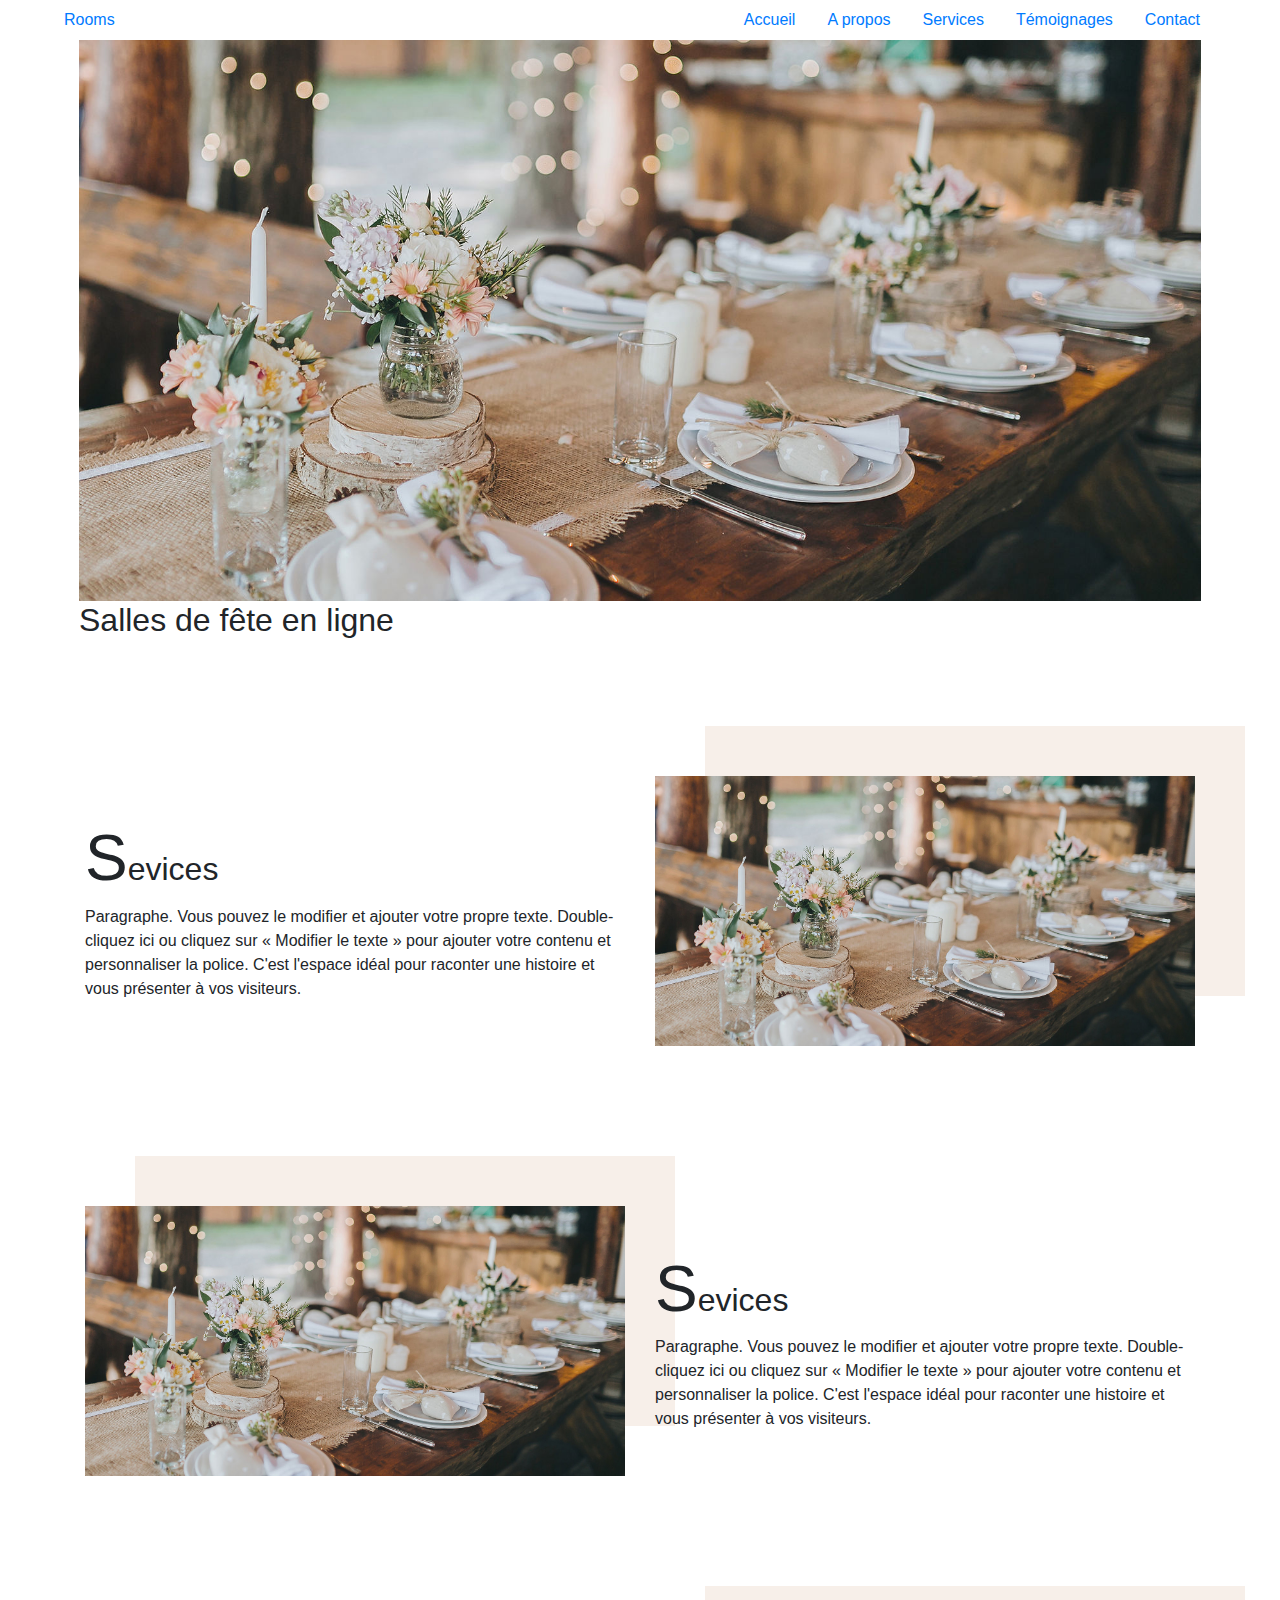
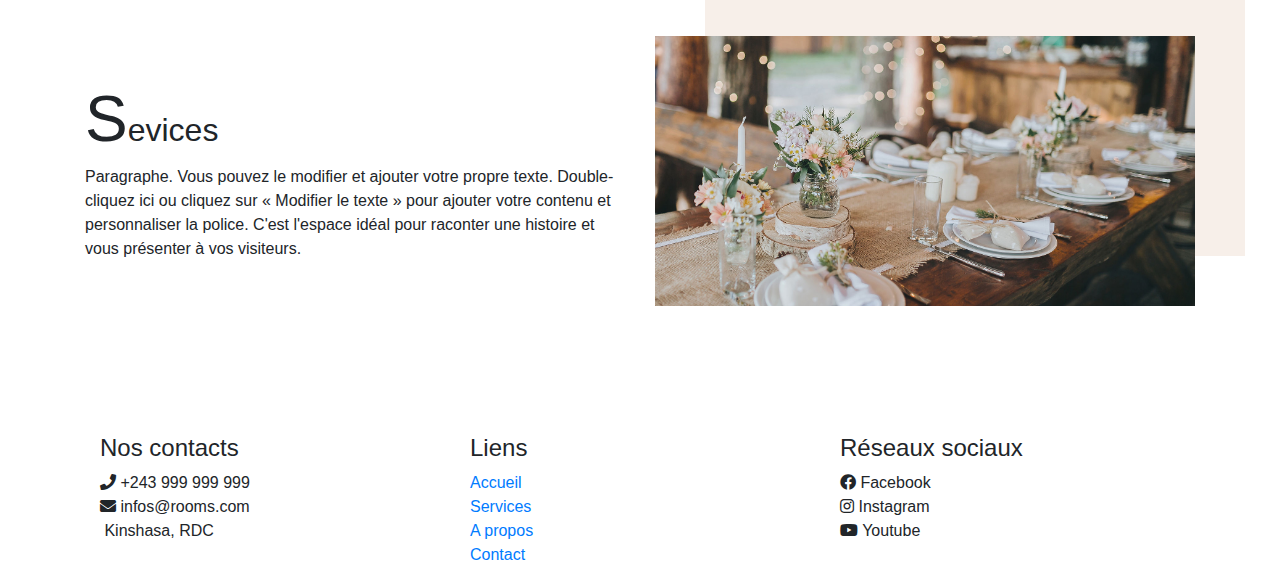
==== index.html @ 0b2befb6 "First commit" ====
<!DOCTYPE html>
<html lang="en">
<head>
    <meta charset="UTF-8">
    <meta http-equiv="X-UA-Compatible" content="IE=edge">
    <meta name="viewport" content="width=device-width, initial-scale=1.0">
    <link rel="stylesheet" href="static/css/all.min.css">
    <link rel="stylesheet" href="static/css/boxicons.min.css">
    <link rel="stylesheet" href="static/css/slick-theme.css">
    <link rel="stylesheet" href="static/css/slick.css">
    <link rel="stylesheet" href="static/css/bootstrap.min.css">
    <link rel="stylesheet" type="text/css" href="static/css/style.css">
    <title>Rooms</title>
</head>
<body>

    <div class="wrapper">
        <header class="nav align-items-center">
            <a href="index.html" class="brand">Rooms</a>
            <ul class="nav ml-auto">
                <li class="nav-item"><a href="index.html" class="nav-link">Accueil</a></li>
                <li class="nav-item"><a href="#" class="nav-link">A propos</a></li>
                <li class="nav-item"><a href="#" class="nav-link">Services</a></li>
                <li class="nav-item"><a href="#" class="nav-link">Témoignages</a></li>
                <li class="nav-item"><a href="#" class="nav-link">Contact</a></li>
            </ul>
            <div class="col-12">
                <div class="banner">
                    <img src="static/images/banner.jpg" class="w-100" alt="">
                    <div class="text">
                        <h2>Salles de fête en ligne</h2>
                    </div>
                </div>
            </div>
        </header>
        

        <div class="container">
            <div class="home-tab">
                <div class="row align-items-center box-item">
                    <div class="col-md-6 d-md-none">
                        <img src="static/images/banner.jpg" class="w-100" alt="">
                    </div>
                    <div class="col-md-6">
                        <h2><span>S</span>evices</h2>
                        Paragraphe. Vous pouvez le modifier et ajouter votre propre texte. Double-cliquez ici ou cliquez sur « Modifier le texte » pour ajouter 
                        votre contenu et personnaliser la police. C'est l'espace idéal pour raconter une histoire et vous présenter à vos visiteurs.
                    </div>
                    <div class="col-md-6 d-none d-md-block">
                        <img src="static/images/banner.jpg" class="w-100" alt="">
                    </div>
                </div>
    
                <div class="row align-items-center box-item">
                    <div class="col-md-6">
                        <img src="static/images/banner.jpg" class="w-100" alt="">
                    </div>
                    <div class="col-md-6">
                        <h2><span>S</span>evices</h2>
                        Paragraphe. Vous pouvez le modifier et ajouter votre propre texte. Double-cliquez ici ou cliquez sur « Modifier le texte » pour ajouter 
                        votre contenu et personnaliser la police. C'est l'espace idéal pour raconter une histoire et vous présenter à vos visiteurs.
                    </div>
                </div>
    
                <div class="row align-items-center box-item">
                    <div class="col-md-6 d-md-none">
                        <img src="static/images/banner.jpg" class="w-100" alt="">
                    </div>
                    <div class="col-md-6">
                        <h2><span>S</span>evices</h2>
                        Paragraphe. Vous pouvez le modifier et ajouter votre propre texte. Double-cliquez ici ou cliquez sur « Modifier le texte » pour ajouter 
                        votre contenu et personnaliser la police. C'est l'espace idéal pour raconter une histoire et vous présenter à vos visiteurs.
                    </div>
                    <div class="col-md-6 d-none d-md-block">
                        <img src="static/images/banner.jpg" class="w-100" alt="">
                    </div>
                </div>
            </div>
        </div>

        <footer>
            <div class="container">
                <div class="row m-0">
                    <div class="col-md-4">
                        <h4>Nos contacts</h4>
                        <span><i class="fa fa-phone"></i> +243 999 999 999</span><br>
                        <span><i class="fa fa-envelope"></i> infos@rooms.com</span><br>
                        <span><i class="fa fa-location-pointer"></i> Kinshasa, RDC</span><br>
                    </div>
                    <div class="col-md-4">
                        <h4>Liens</h4>
                        <a href="index.html">Accueil</a><br>
                        <a href="#">Services</a><br>
                        <a href="#">A propos</a><br>
                        <a href="#">Contact</a><br>
                    </div>
                    <div class="col-md-4">
                        <h4>Réseaux sociaux</h4>
                        <span><i class="fab fa-facebook"></i> Facebook</span><br>
                        <span><i class="fab fa-instagram"></i> Instagram</span><br>
                        <span><i class="fab fa-youtube"></i> Youtube</span><br>
                    </div>
                </div>
            </div>
        </footer>
    </div>

    <script type="text/javascript" src="static/js/popper.min.js"></script>
    <script type="text/javascript" src="static/js/jquery-3.6.0.min.js"></script>
    <script type="text/javascript" src="static/js/bootstrap.min.js"></script>
    <script type="text/javascript" src="static/js/slick.min.js"></script>
    <script type="text/javascript" src="static/js/main.js"></script>
</body>
</html>
---- static/css/style.css ----
.wrapper {
    padding: 0px 5%;
}

.home-tab {
    padding: 3rem 0px;
}

.home-tab .box-item {
    padding: 5rem 0px;
}

.home-tab h2 span {
    font-size: 4rem;
}

.home-tab img {
    box-shadow: 50px -50px #f7efe9;
}
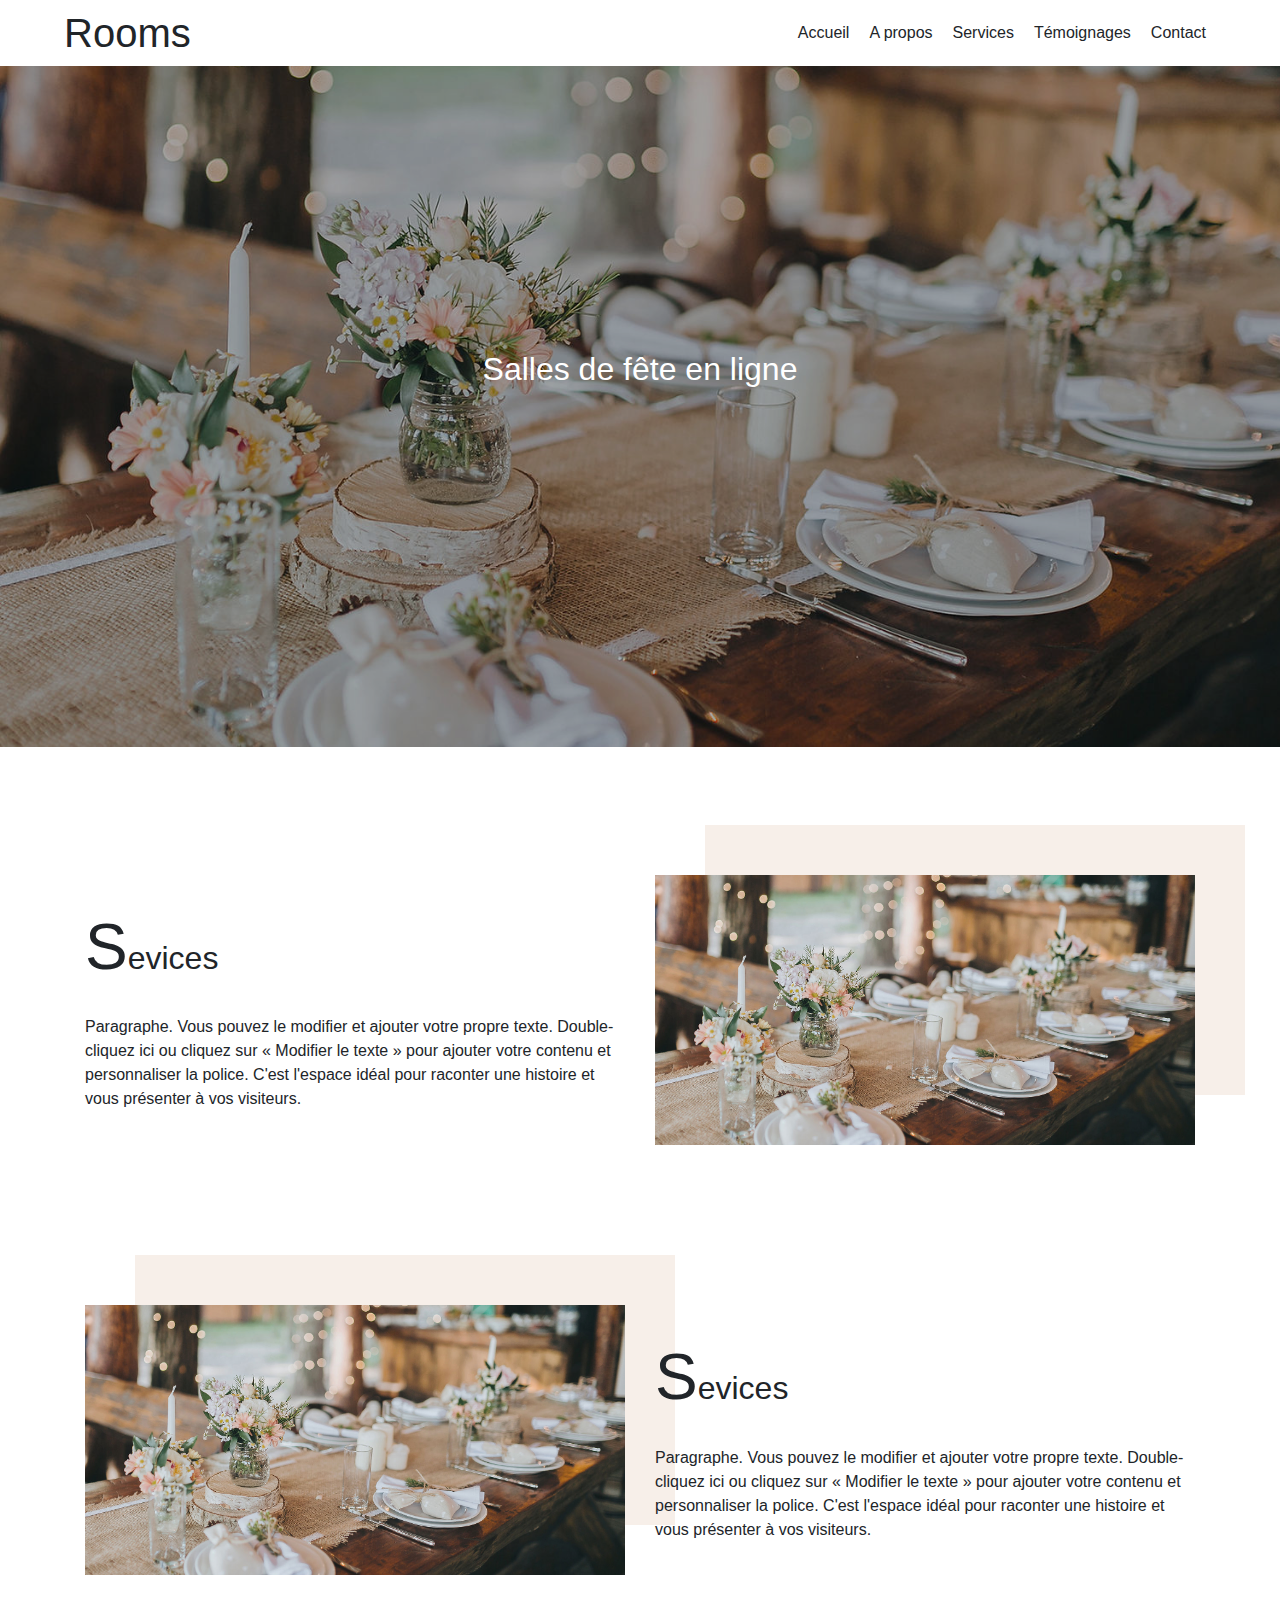
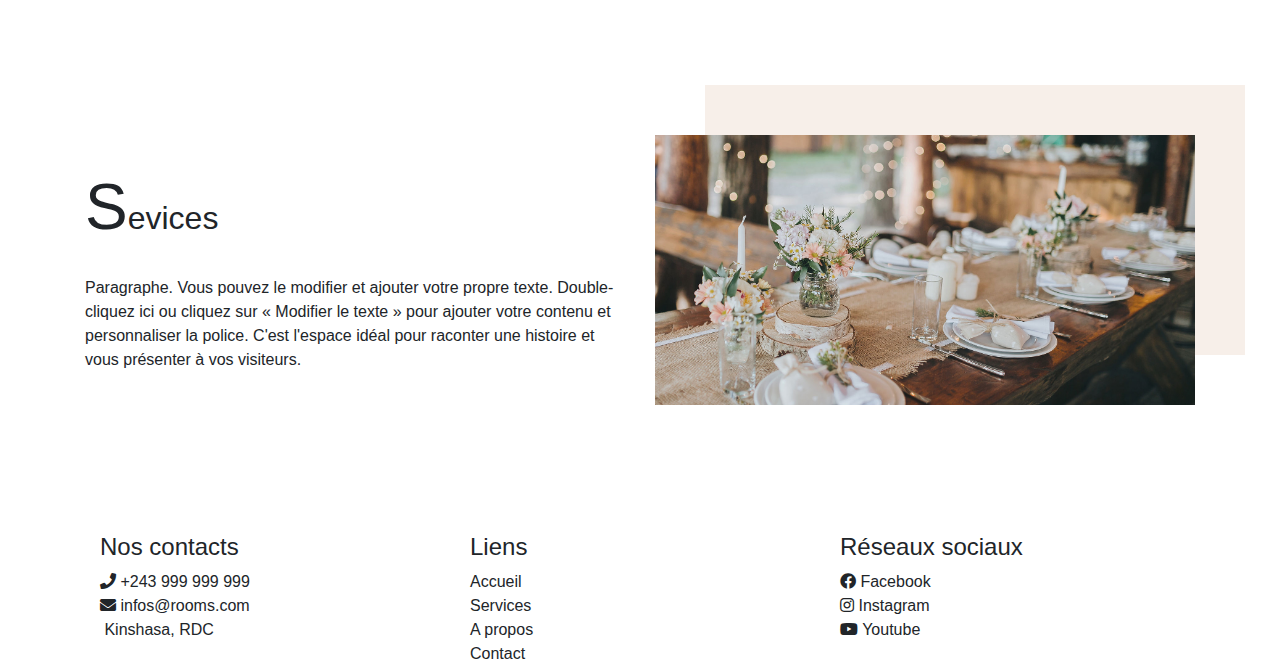
==== commit 13e80ee0: "Menu responsive" ====
--- a/index.html
+++ b/index.html
@@ -15,21 +15,21 @@
 <body>
 
     <div class="wrapper">
-        <header class="nav align-items-center">
-            <a href="index.html" class="brand">Rooms</a>
-            <ul class="nav ml-auto">
-                <li class="nav-item"><a href="index.html" class="nav-link">Accueil</a></li>
-                <li class="nav-item"><a href="#" class="nav-link">A propos</a></li>
-                <li class="nav-item"><a href="#" class="nav-link">Services</a></li>
-                <li class="nav-item"><a href="#" class="nav-link">Témoignages</a></li>
-                <li class="nav-item"><a href="#" class="nav-link">Contact</a></li>
-            </ul>
-            <div class="col-12">
-                <div class="banner">
-                    <img src="static/images/banner.jpg" class="w-100" alt="">
-                    <div class="text">
-                        <h2>Salles de fête en ligne</h2>
-                    </div>
+        <header>
+            <div class="d-flex justify-content-between align-items-center top">
+                <a href="index.html" class="brand">Rooms</a>
+                <i class="fa fa-bars d-md-none" id="menu-bars"></i>
+                <ul class="nav ml-auto hide">
+                    <li class="nav-item"><a href="index.html" class="nav-link">Accueil</a></li>
+                    <li class="nav-item"><a href="#" class="nav-link">A propos</a></li>
+                    <li class="nav-item"><a href="#" class="nav-link">Services</a></li>
+                    <li class="nav-item"><a href="#" class="nav-link">Témoignages</a></li>
+                    <li class="nav-item"><a href="#" class="nav-link">Contact</a></li>
+                </ul>   
+            </div>
+            <div class="banner">
+                <div class="d-flex justify-content-center align-items-center h-100 text">
+                    <h2>Salles de fête en ligne</h2>
                 </div>
             </div>
         </header>
--- a/static/css/style.css
+++ b/static/css/style.css
@@ -1,5 +1,51 @@
-.wrapper {
-    padding: 0px 5%;
+a {
+    color: inherit;
+}
+
+header {
+    position: relative;
+}
+
+header .brand {
+    font-size: 2.5rem;
+    font-weight: lighter;
+}
+
+.top {
+    position: fixed;
+    width: 100%;
+    padding: 3px 5%;
+    background-color: #fff;
+    z-index: 999;
+}
+
+.top .nav a {
+    padding: 10px 10px;
+}
+
+.banner{
+    position: relative;
+    padding: 65px 3%;
+    background-image: url('../images/banner.jpg');
+    background-size: cover;
+    height: 83vh;
+    z-index: 1;
+}
+
+.banner::before{
+    content: "";
+    position: absolute;
+    top: 0px;
+    left: 0px;
+    right: 0px;
+    bottom: 0px;
+    background-color: rgba(0, 0, 0, 0.3);
+    z-index: -1;
+}
+
+.banner .text {
+    color: #fff;
+    z-index: 3;
 }
 
 .home-tab {
@@ -10,6 +56,10 @@
     padding: 5rem 0px;
 }
 
+.home-tab h2 {
+    margin-bottom: 30px;
+}
+
 .home-tab h2 span {
     font-size: 4rem;
 }
@@ -17,3 +67,28 @@
 .home-tab img {
     box-shadow: 50px -50px #f7efe9;
 }
+
+@media all and (max-width: 767px) {
+    .hide {
+        display: none;
+    }
+
+    .show {
+        position: absolute;
+        top: 60px;
+        right: 0px;
+        width: 50%;
+        display: flex;
+        flex-direction: column !important;
+        background-color: #fff;
+        text-align: center;
+    }
+    
+    .top .nav a {
+        padding: 15px 10px;
+    }
+
+    .home-tab .box-item {
+        padding: 5rem 0px 2rem;
+    }
+}
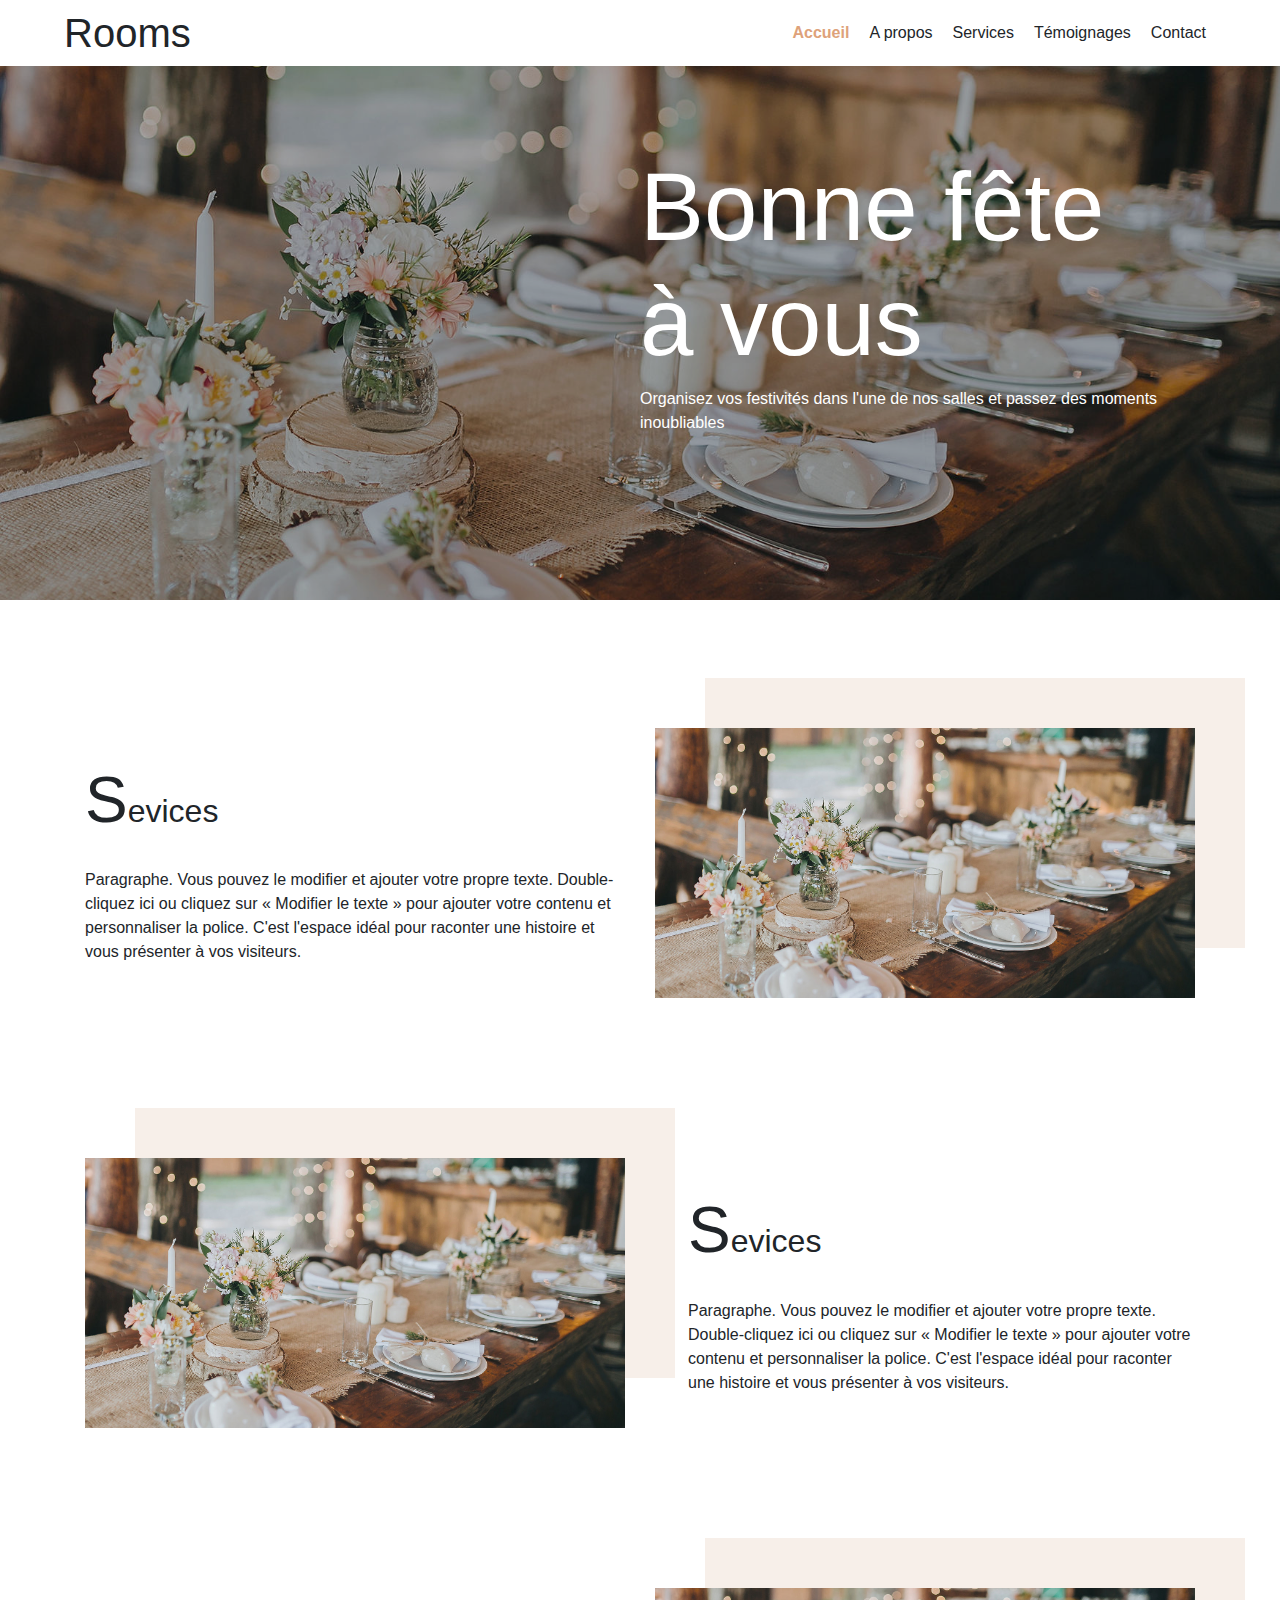
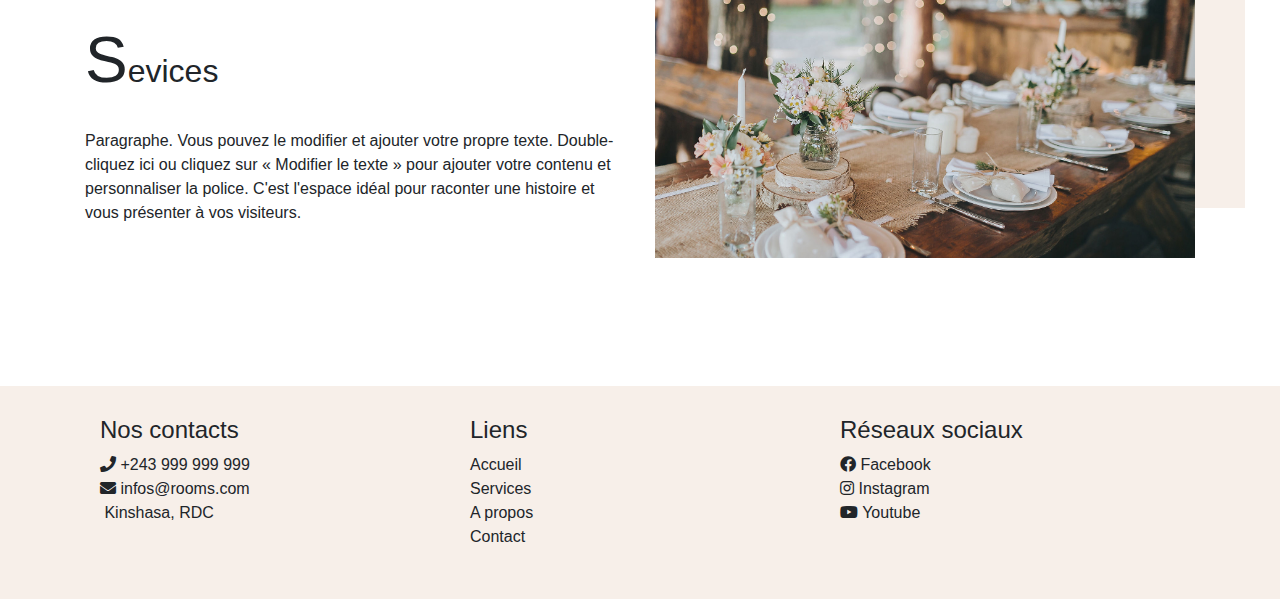
==== commit 2176738f: "Banner responsive" ====
--- a/index.html
+++ b/index.html
@@ -20,7 +20,7 @@
                 <a href="index.html" class="brand">Rooms</a>
                 <i class="fa fa-bars d-md-none" id="menu-bars"></i>
                 <ul class="nav ml-auto hide">
-                    <li class="nav-item"><a href="index.html" class="nav-link">Accueil</a></li>
+                    <li class="nav-item"><a href="index.html" class="nav-link active">Accueil</a></li>
                     <li class="nav-item"><a href="#" class="nav-link">A propos</a></li>
                     <li class="nav-item"><a href="#" class="nav-link">Services</a></li>
                     <li class="nav-item"><a href="#" class="nav-link">Témoignages</a></li>
@@ -28,8 +28,9 @@
                 </ul>   
             </div>
             <div class="banner">
-                <div class="d-flex justify-content-center align-items-center h-100 text">
-                    <h2>Salles de fête en ligne</h2>
+                <div class="d-flex flex-column justify-content-center h-100 text">
+                    <h2>Bonne fête <br> à vous</h2>
+                    <p>Organisez vos festivités dans l'une de nos salles et passez des moments inoubliables</p>
                 </div>
             </div>
         </header>
@@ -55,7 +56,7 @@
                     <div class="col-md-6">
                         <img src="static/images/banner.jpg" class="w-100" alt="">
                     </div>
-                    <div class="col-md-6">
+                    <div class="col-md-6 pl-0 pl-md-5">
                         <h2><span>S</span>evices</h2>
                         Paragraphe. Vous pouvez le modifier et ajouter votre propre texte. Double-cliquez ici ou cliquez sur « Modifier le texte » pour ajouter 
                         votre contenu et personnaliser la police. C'est l'espace idéal pour raconter une histoire et vous présenter à vos visiteurs.
--- a/static/css/style.css
+++ b/static/css/style.css
@@ -21,6 +21,13 @@
 
 .top .nav a {
     padding: 10px 10px;
+    transition: all 300ms;
+}
+
+.top .nav a.active, .top .nav a:hover {
+    color: #dea27a;
+    font-weight: 600;
+    transition: all 300ms;
 }
 
 .banner{
@@ -28,7 +35,7 @@
     padding: 65px 3%;
     background-image: url('../images/banner.jpg');
     background-size: cover;
-    height: 83vh;
+    height: 600px;
     z-index: 1;
 }
 
@@ -44,8 +51,13 @@
 }
 
 .banner .text {
+    margin-left: 50%;
     color: #fff;
     z-index: 3;
+}
+
+.banner .text h2 {
+    font-size: 6rem;
 }
 
 .home-tab {
@@ -68,6 +80,30 @@
     box-shadow: 50px -50px #f7efe9;
 }
 
+footer {
+    background-color: #f7efe9;
+    padding: 30px 0px;
+}
+
+footer .col-md-4 {
+    margin-bottom: 20px;
+}
+
+@media all and (max-width: 992px) {
+
+    .home-tab .box-item {
+        padding: 5rem 0px 2rem;
+    }
+
+    .banner .text {
+        margin-left: 30%;
+    }
+    
+    .banner .text h2 {
+        font-size: 5rem;
+    }
+
+}
 @media all and (max-width: 767px) {
     .hide {
         display: none;
@@ -88,7 +124,15 @@
         padding: 15px 10px;
     }
 
-    .home-tab .box-item {
-        padding: 5rem 0px 2rem;
+    .banner{
+        height: 500px;
+    }
+
+    .banner .text {
+        margin-left: 3%;
+    }
+    
+    .banner .text h2 {
+        font-size: 3rem;
     }
 }
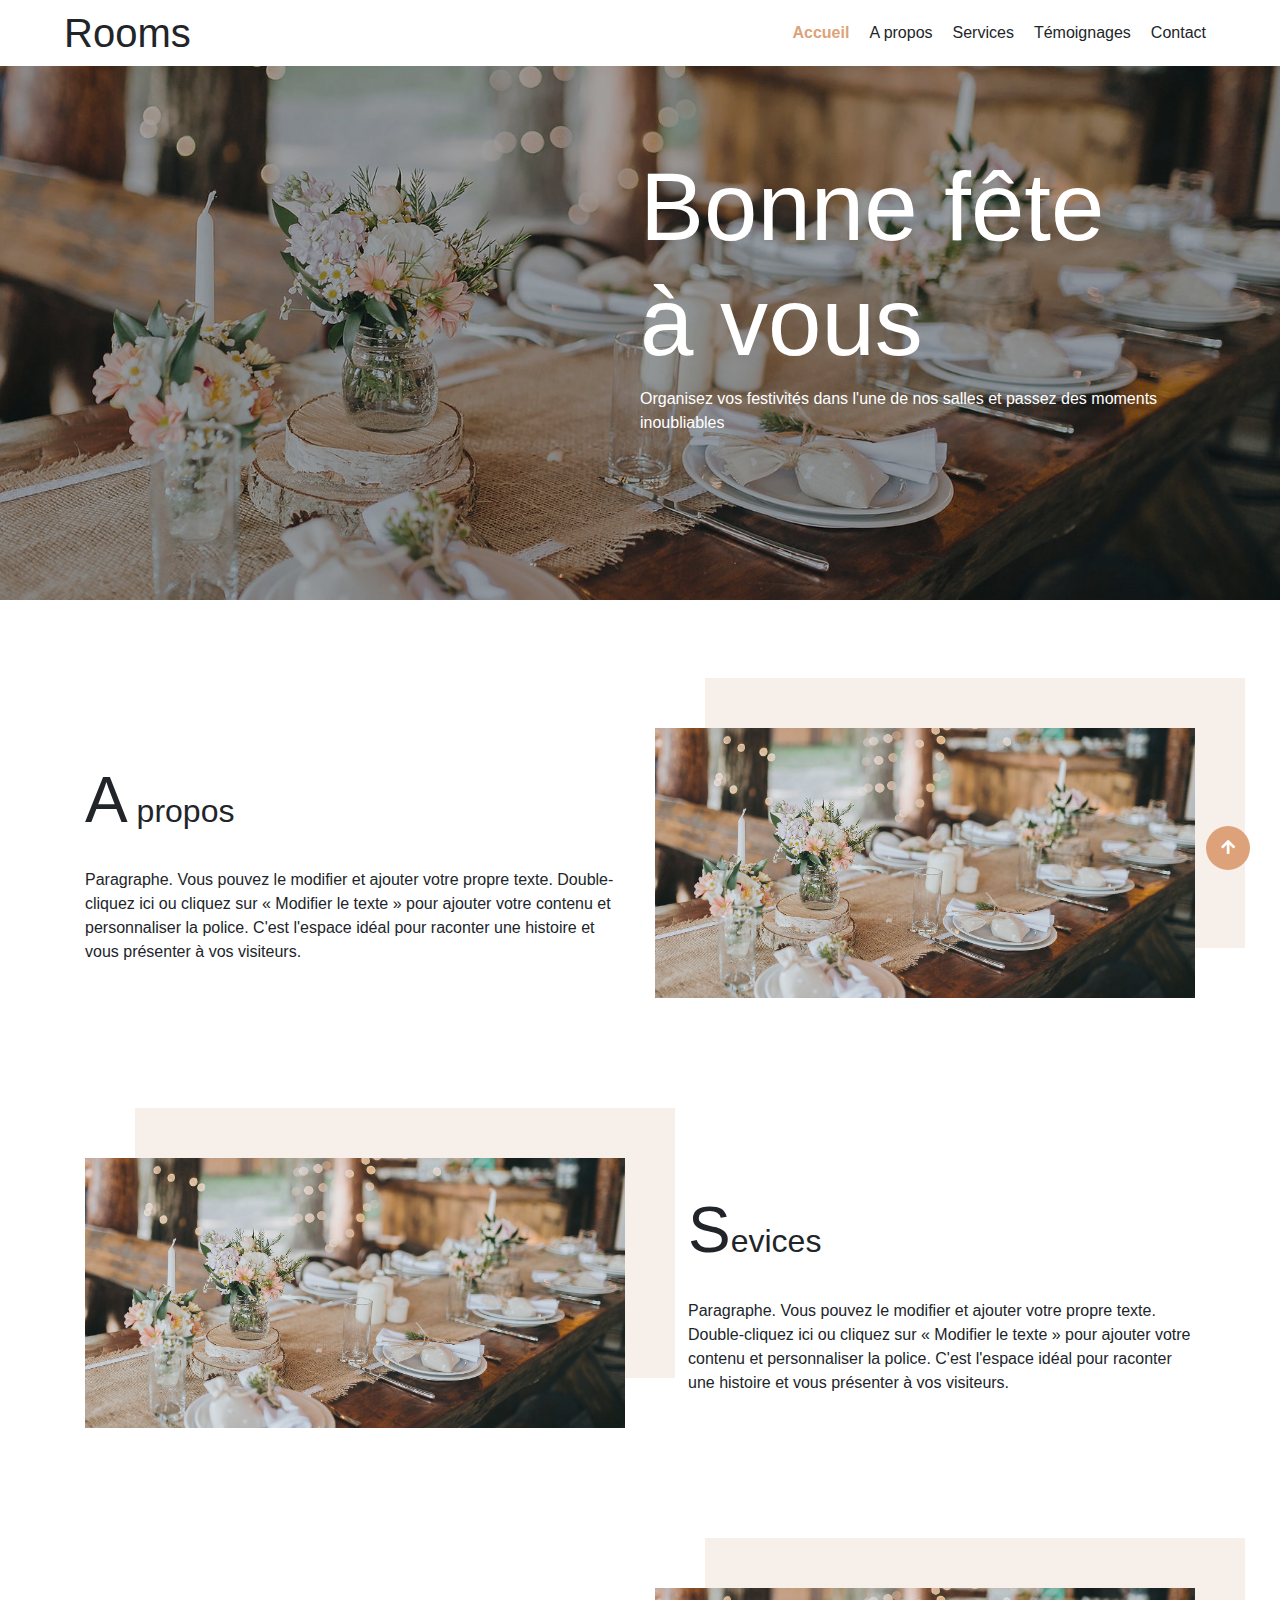
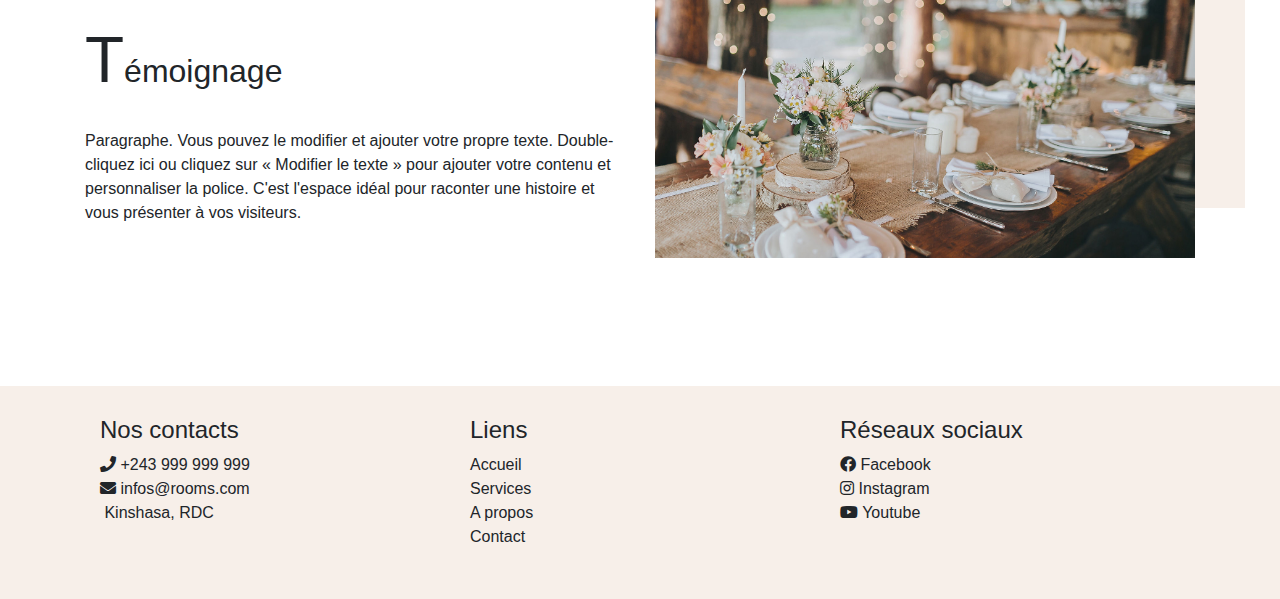
==== commit d1ee38ab: "Scroll to top button" ====
--- a/index.html
+++ b/index.html
@@ -43,7 +43,7 @@
                         <img src="static/images/banner.jpg" class="w-100" alt="">
                     </div>
                     <div class="col-md-6">
-                        <h2><span>S</span>evices</h2>
+                        <h2><span>A</span> propos</h2>
                         Paragraphe. Vous pouvez le modifier et ajouter votre propre texte. Double-cliquez ici ou cliquez sur « Modifier le texte » pour ajouter 
                         votre contenu et personnaliser la police. C'est l'espace idéal pour raconter une histoire et vous présenter à vos visiteurs.
                     </div>
@@ -68,7 +68,7 @@
                         <img src="static/images/banner.jpg" class="w-100" alt="">
                     </div>
                     <div class="col-md-6">
-                        <h2><span>S</span>evices</h2>
+                        <h2><span>T</span>émoignage</h2>
                         Paragraphe. Vous pouvez le modifier et ajouter votre propre texte. Double-cliquez ici ou cliquez sur « Modifier le texte » pour ajouter 
                         votre contenu et personnaliser la police. C'est l'espace idéal pour raconter une histoire et vous présenter à vos visiteurs.
                     </div>
@@ -77,6 +77,10 @@
                     </div>
                 </div>
             </div>
+        </div>
+
+        <div id="to-top">
+            <i class="fa fa-arrow-up"></i>
         </div>
 
         <footer>
--- a/static/css/style.css
+++ b/static/css/style.css
@@ -1,3 +1,7 @@
+html, body {
+    scroll-behavior: smooth;
+}
+
 a {
     color: inherit;
 }
@@ -89,6 +93,17 @@
     margin-bottom: 20px;
 }
 
+#to-top {
+    position: fixed;
+    right: 30px;
+    bottom: 30px;
+    background-color: #dea27a;
+    border-radius: 50%;
+    color: #fff;
+    padding: 10px 15px;
+    cursor: pointer;
+}
+
 @media all and (max-width: 992px) {
 
     .home-tab .box-item {
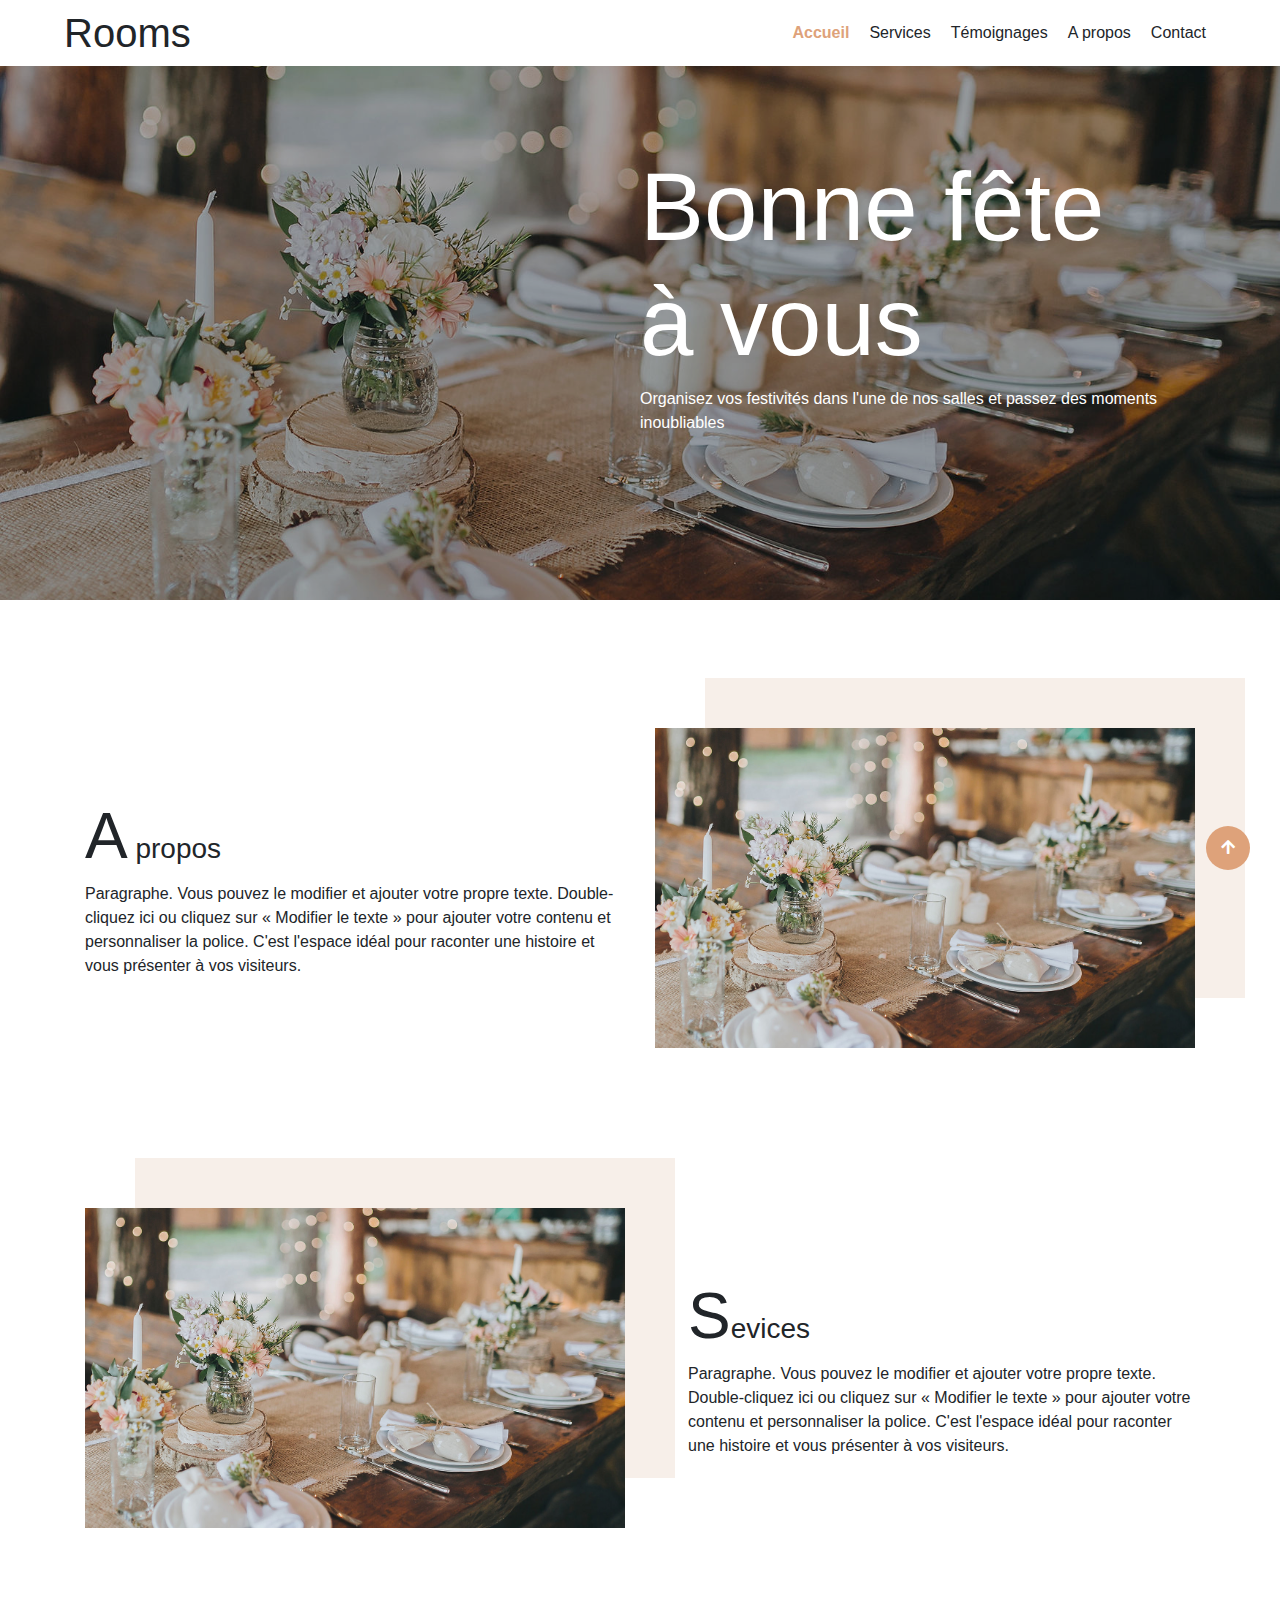
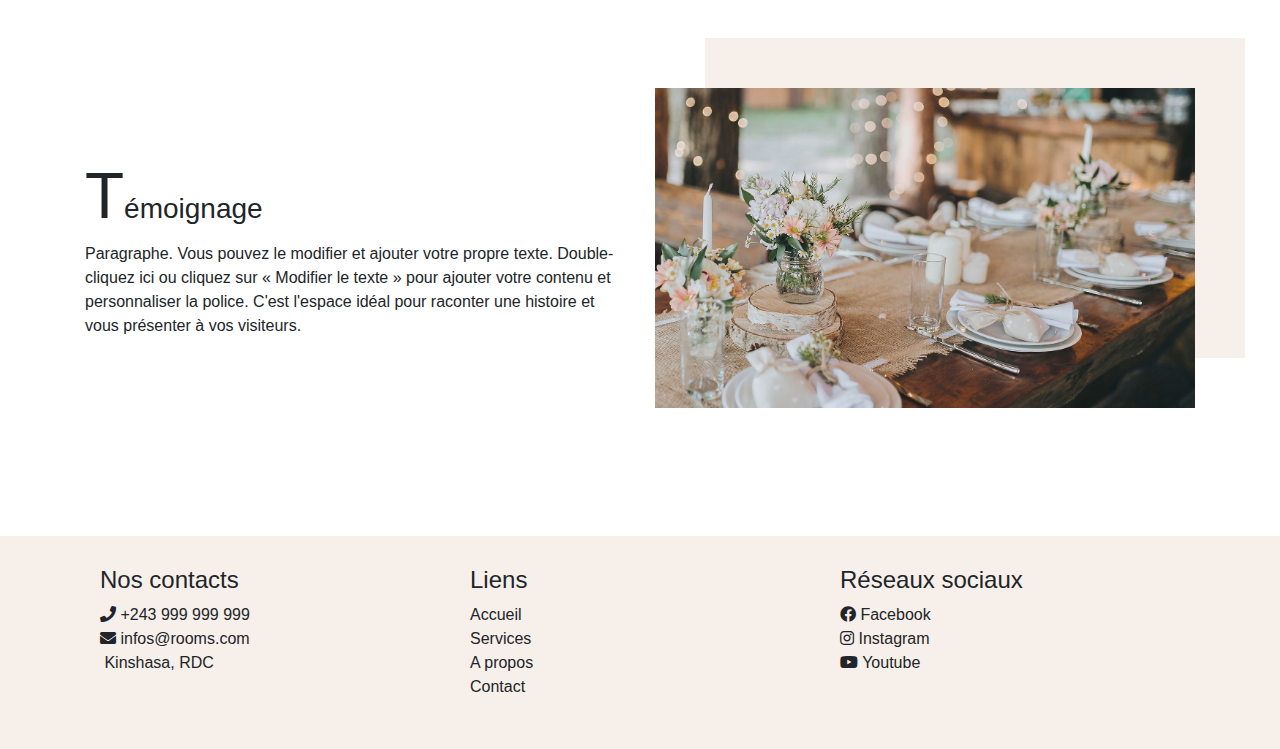
==== commit 725f7569: "Small Edit" ====
--- a/index.html
+++ b/index.html
@@ -21,10 +21,10 @@
                 <i class="fa fa-bars d-md-none" id="menu-bars"></i>
                 <ul class="nav ml-auto hide">
                     <li class="nav-item"><a href="index.html" class="nav-link active">Accueil</a></li>
-                    <li class="nav-item"><a href="#" class="nav-link">A propos</a></li>
-                    <li class="nav-item"><a href="#" class="nav-link">Services</a></li>
-                    <li class="nav-item"><a href="#" class="nav-link">Témoignages</a></li>
-                    <li class="nav-item"><a href="#" class="nav-link">Contact</a></li>
+                    <li class="nav-item"><a href="services.html" class="nav-link">Services</a></li>
+                    <li class="nav-item"><a href="testimonies.html" class="nav-link">Témoignages</a></li>
+                    <li class="nav-item"><a href="about.html" class="nav-link">A propos</a></li>
+                    <li class="nav-item"><a href="contact.html" class="nav-link">Contact</a></li>
                 </ul>   
             </div>
             <div class="banner">
@@ -40,24 +40,30 @@
             <div class="home-tab">
                 <div class="row align-items-center box-item">
                     <div class="col-md-6 d-md-none">
-                        <img src="static/images/banner.jpg" class="w-100" alt="">
+                        <div class="img-box">
+                            <img src="static/images/banner.jpg" class="w-100" alt="image">
+                        </div>
                     </div>
                     <div class="col-md-6">
-                        <h2><span>A</span> propos</h2>
+                        <h3><span>A</span> propos</h3>
                         Paragraphe. Vous pouvez le modifier et ajouter votre propre texte. Double-cliquez ici ou cliquez sur « Modifier le texte » pour ajouter 
                         votre contenu et personnaliser la police. C'est l'espace idéal pour raconter une histoire et vous présenter à vos visiteurs.
                     </div>
                     <div class="col-md-6 d-none d-md-block">
-                        <img src="static/images/banner.jpg" class="w-100" alt="">
+                        <div class="img-box">
+                            <img src="static/images/banner.jpg" class="w-100" alt="image">
+                        </div>
                     </div>
                 </div>
     
                 <div class="row align-items-center box-item">
                     <div class="col-md-6">
-                        <img src="static/images/banner.jpg" class="w-100" alt="">
+                        <div class="img-box">
+                            <img src="static/images/banner.jpg" class="w-100" alt="image">
+                        </div>
                     </div>
                     <div class="col-md-6 pl-0 pl-md-5">
-                        <h2><span>S</span>evices</h2>
+                        <h3><span>S</span>evices</h3>
                         Paragraphe. Vous pouvez le modifier et ajouter votre propre texte. Double-cliquez ici ou cliquez sur « Modifier le texte » pour ajouter 
                         votre contenu et personnaliser la police. C'est l'espace idéal pour raconter une histoire et vous présenter à vos visiteurs.
                     </div>
@@ -65,15 +71,19 @@
     
                 <div class="row align-items-center box-item">
                     <div class="col-md-6 d-md-none">
-                        <img src="static/images/banner.jpg" class="w-100" alt="">
+                        <div class="img-box">
+                            <img src="static/images/banner.jpg" class="w-100" alt="image">
+                        </div>
                     </div>
                     <div class="col-md-6">
-                        <h2><span>T</span>émoignage</h2>
+                        <h3><span>T</span>émoignage</h3>
                         Paragraphe. Vous pouvez le modifier et ajouter votre propre texte. Double-cliquez ici ou cliquez sur « Modifier le texte » pour ajouter 
                         votre contenu et personnaliser la police. C'est l'espace idéal pour raconter une histoire et vous présenter à vos visiteurs.
                     </div>
                     <div class="col-md-6 d-none d-md-block">
-                        <img src="static/images/banner.jpg" class="w-100" alt="">
+                        <div class="img-box">
+                            <img src="static/images/banner.jpg" class="w-100" alt="image">
+                        </div>
                     </div>
                 </div>
             </div>
--- a/static/css/style.css
+++ b/static/css/style.css
@@ -72,16 +72,51 @@
     padding: 5rem 0px;
 }
 
+.home-tab .box-item .img-box {
+    width: 100%;
+    height: 320px;
+}
+
+.home-tab .box-item .img-box img {
+    width: 100%;
+    height: 100%;
+    object-fit: cover;
+    -o-object-fit: cover;
+}
+
 .home-tab h2 {
     margin-bottom: 30px;
 }
 
-.home-tab h2 span {
+.home-tab h3 span {
     font-size: 4rem;
 }
 
 .home-tab img {
     box-shadow: 50px -50px #f7efe9;
+}
+
+.contact-form {
+    width: 100%;
+    border: 1px solid #dea27a;
+    padding: 30px 50px;
+}
+
+.contact-form input, .contact-form textarea {
+    display: block;
+    width: 100%;
+    padding: 8px;
+    outline: none;
+    border: none;
+    border-bottom: 1px solid #dea27a;
+    margin-bottom: 10px;
+}
+
+.contact-form button {
+    padding: 8px;
+    outline: none;
+    border: none;
+    background: transparent;
 }
 
 footer {
@@ -108,6 +143,11 @@
 
     .home-tab .box-item {
         padding: 5rem 0px 2rem;
+    }
+
+    .home-tab .box-item .img-box {
+        width: 100%;
+        height: 250px;
     }
 
     .banner .text {
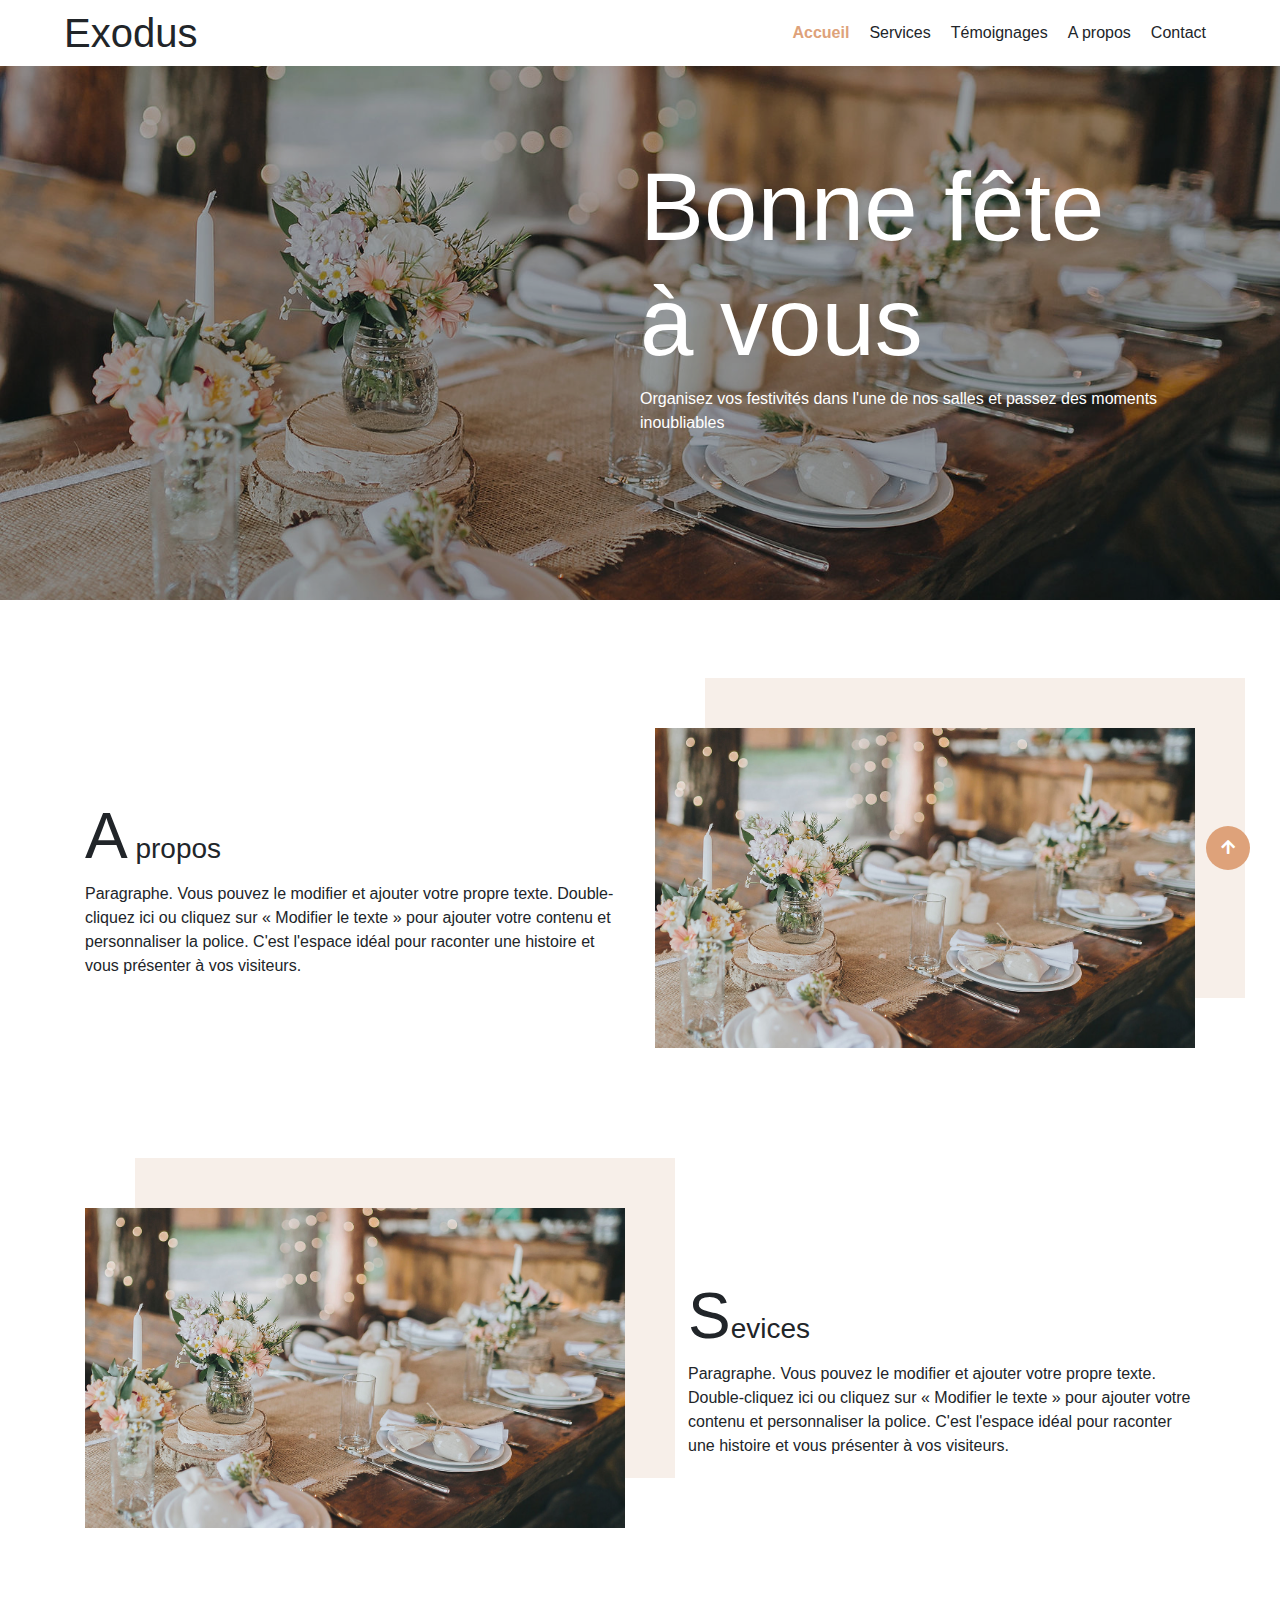
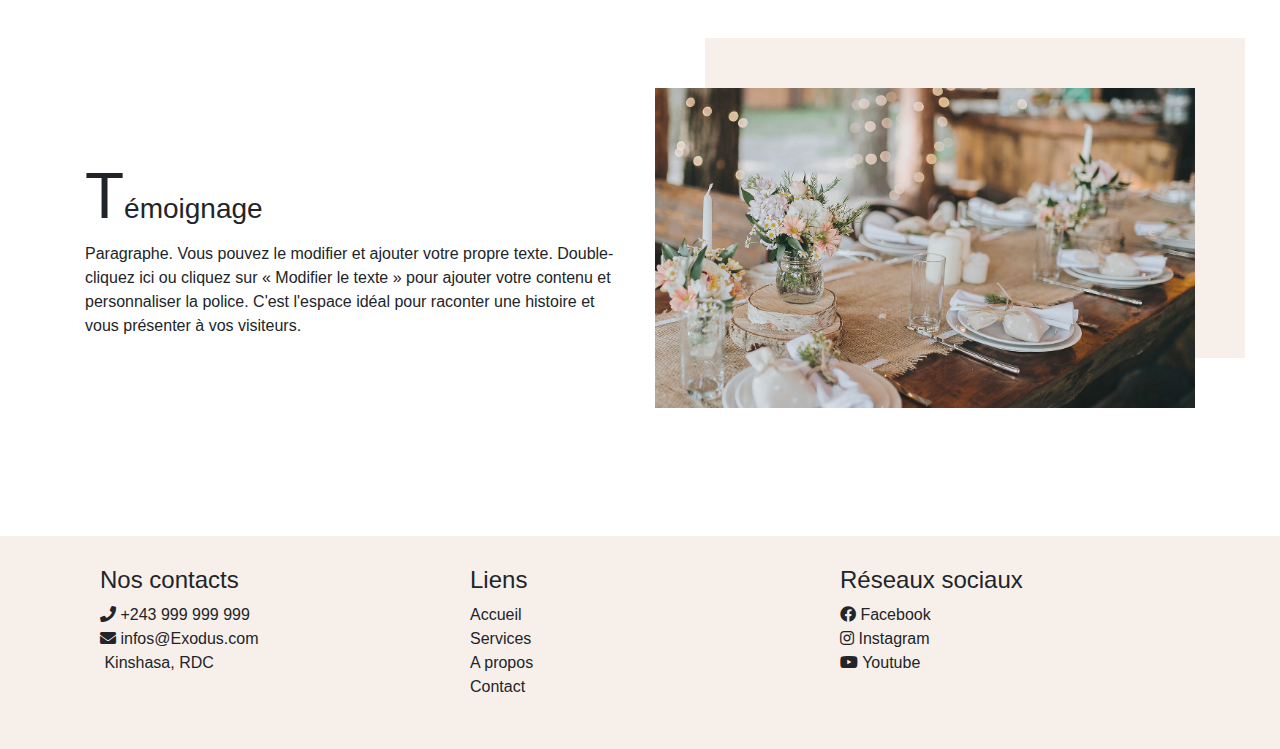
==== commit 51d06912: "Change brand" ====
--- a/index.html
+++ b/index.html
@@ -10,14 +10,14 @@
     <link rel="stylesheet" href="static/css/slick.css">
     <link rel="stylesheet" href="static/css/bootstrap.min.css">
     <link rel="stylesheet" type="text/css" href="static/css/style.css">
-    <title>Rooms</title>
+    <title>Exodus</title>
 </head>
 <body>
 
     <div class="wrapper">
         <header>
             <div class="d-flex justify-content-between align-items-center top">
-                <a href="index.html" class="brand">Rooms</a>
+                <a href="index.html" class="brand">Exodus</a>
                 <i class="fa fa-bars d-md-none" id="menu-bars"></i>
                 <ul class="nav ml-auto hide">
                     <li class="nav-item"><a href="index.html" class="nav-link active">Accueil</a></li>
@@ -99,7 +99,7 @@
                     <div class="col-md-4">
                         <h4>Nos contacts</h4>
                         <span><i class="fa fa-phone"></i> +243 999 999 999</span><br>
-                        <span><i class="fa fa-envelope"></i> infos@rooms.com</span><br>
+                        <span><i class="fa fa-envelope"></i> infos@Exodus.com</span><br>
                         <span><i class="fa fa-location-pointer"></i> Kinshasa, RDC</span><br>
                     </div>
                     <div class="col-md-4">
--- a/static/css/style.css
+++ b/static/css/style.css
@@ -109,7 +109,7 @@
     outline: none;
     border: none;
     border-bottom: 1px solid #dea27a;
-    margin-bottom: 10px;
+    margin-bottom: 20px;
 }
 
 .contact-form button {
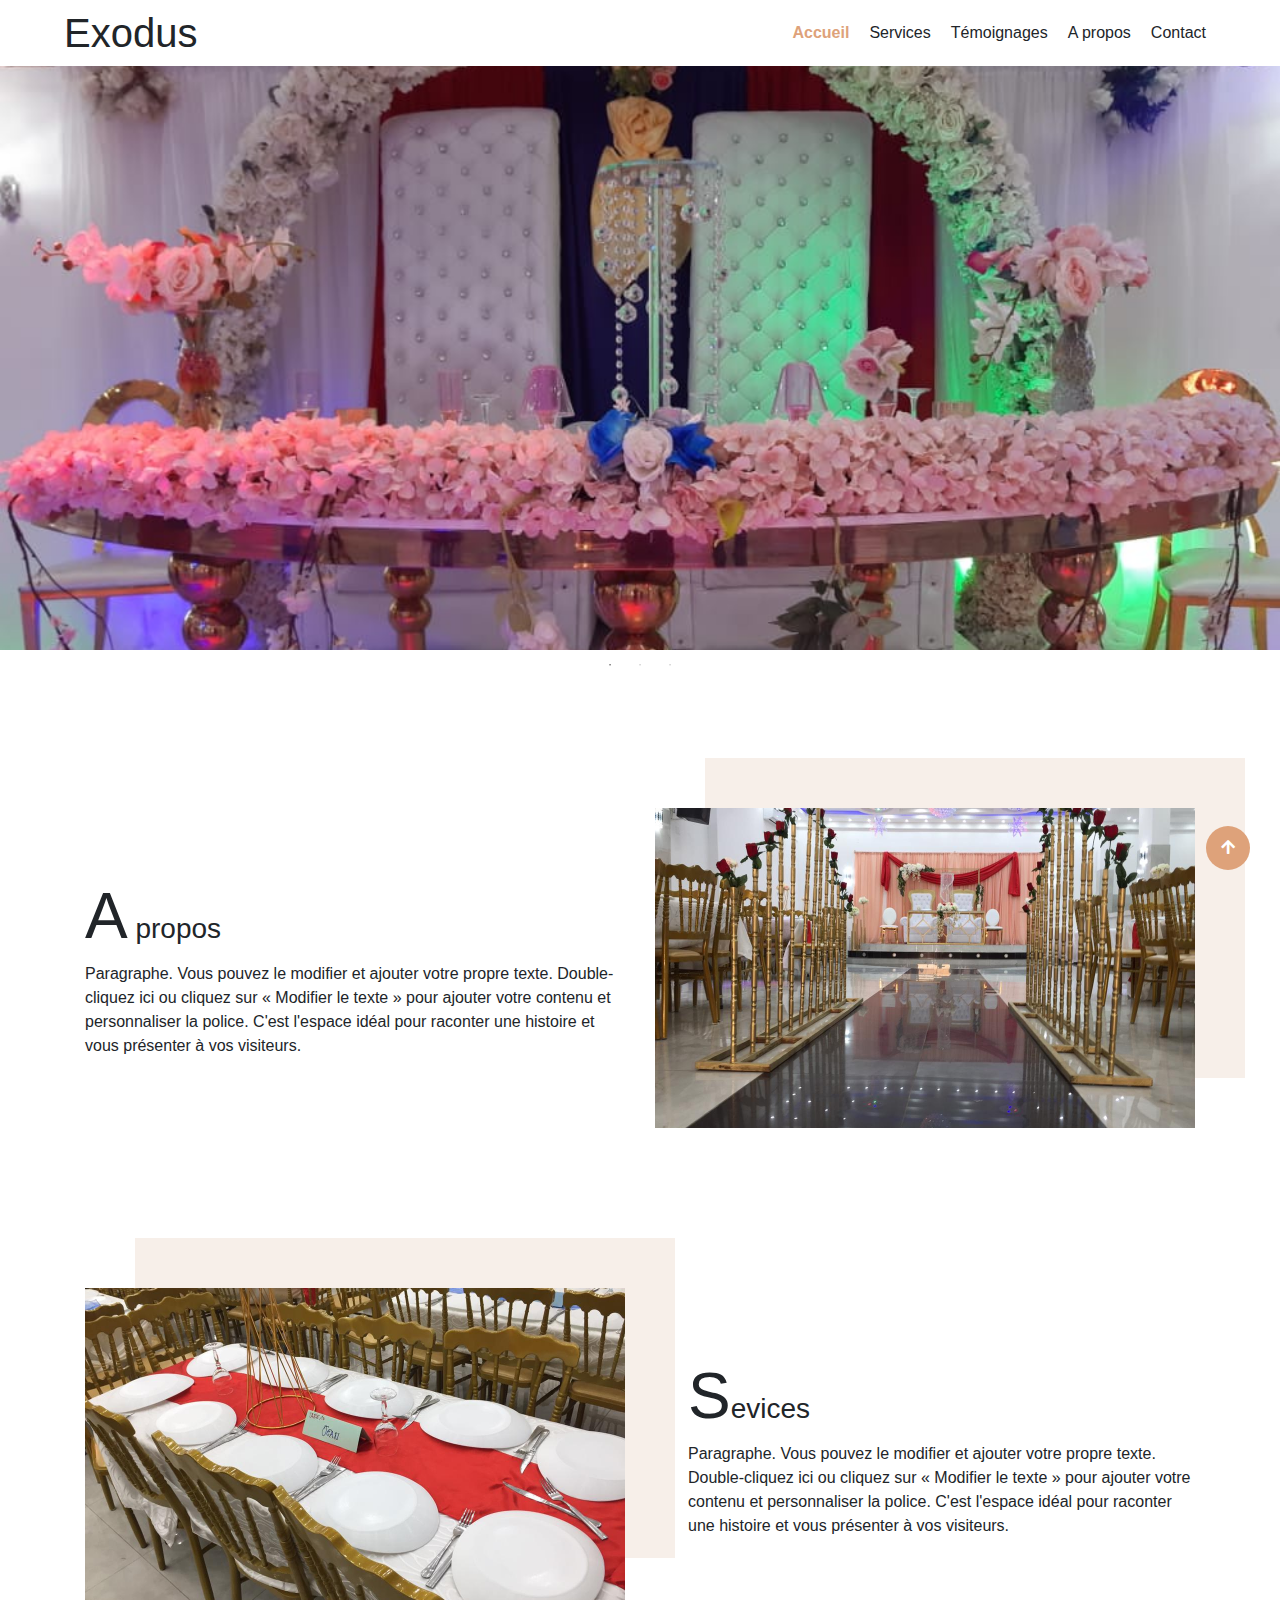
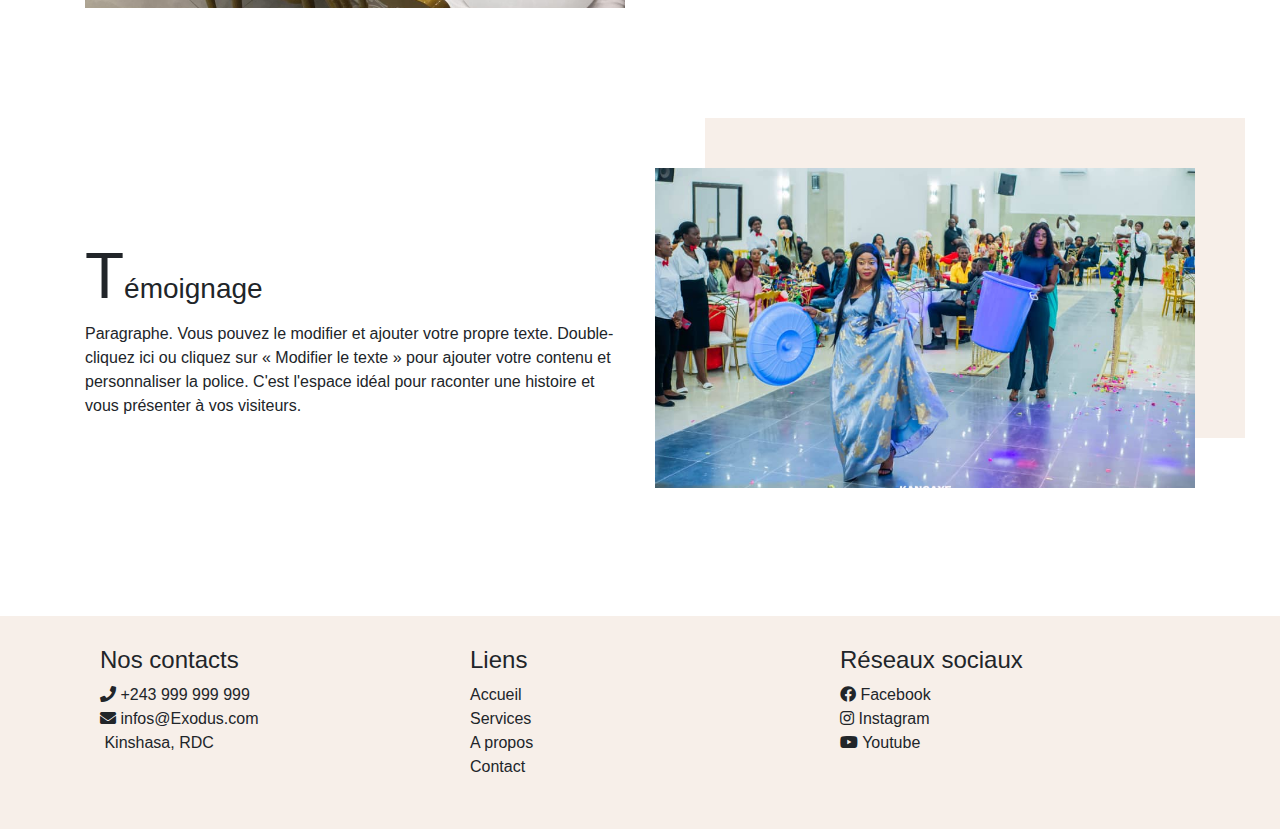
==== commit 7ffde28f: "Replace images in all pages" ====
--- a/index.html
+++ b/index.html
@@ -28,10 +28,15 @@
                 </ul>   
             </div>
             <div class="banner">
-                <div class="d-flex flex-column justify-content-center h-100 text">
+                <div class="banner-images w-100">
+                    <img src="static/images/b1.jpg" alt="">
+                    <img src="static/images/b2.jpg" alt="">
+                    <img src="static/images/b3.jpg" alt="">
+                </div>
+                <!-- <div class="d-flex flex-column justify-content-center h-100 text">
                     <h2>Bonne fête <br> à vous</h2>
                     <p>Organisez vos festivités dans l'une de nos salles et passez des moments inoubliables</p>
-                </div>
+                </div> -->
             </div>
         </header>
         
@@ -41,7 +46,7 @@
                 <div class="row align-items-center box-item">
                     <div class="col-md-6 d-md-none">
                         <div class="img-box">
-                            <img src="static/images/banner.jpg" class="w-100" alt="image">
+                            <img src="static/images/about.jpg" class="w-100" alt="image">
                         </div>
                     </div>
                     <div class="col-md-6">
@@ -51,7 +56,7 @@
                     </div>
                     <div class="col-md-6 d-none d-md-block">
                         <div class="img-box">
-                            <img src="static/images/banner.jpg" class="w-100" alt="image">
+                            <img src="static/images/about.jpg" class="w-100" alt="image">
                         </div>
                     </div>
                 </div>
@@ -59,7 +64,7 @@
                 <div class="row align-items-center box-item">
                     <div class="col-md-6">
                         <div class="img-box">
-                            <img src="static/images/banner.jpg" class="w-100" alt="image">
+                            <img src="static/images/services.jpg" class="w-100" alt="image">
                         </div>
                     </div>
                     <div class="col-md-6 pl-0 pl-md-5">
@@ -72,7 +77,7 @@
                 <div class="row align-items-center box-item">
                     <div class="col-md-6 d-md-none">
                         <div class="img-box">
-                            <img src="static/images/banner.jpg" class="w-100" alt="image">
+                            <img src="static/images/temoignage.jpg" class="w-100" alt="image">
                         </div>
                     </div>
                     <div class="col-md-6">
@@ -82,7 +87,7 @@
                     </div>
                     <div class="col-md-6 d-none d-md-block">
                         <div class="img-box">
-                            <img src="static/images/banner.jpg" class="w-100" alt="image">
+                            <img src="static/images/temoignage.jpg" class="w-100" alt="image">
                         </div>
                     </div>
                 </div>
--- a/static/css/style.css
+++ b/static/css/style.css
@@ -1,5 +1,6 @@
 html, body {
     scroll-behavior: smooth;
+    overflow-x: hidden;
 }
 
 a {
@@ -36,10 +37,6 @@
 
 .banner{
     position: relative;
-    padding: 65px 3%;
-    background-image: url('../images/banner.jpg');
-    background-size: cover;
-    height: 600px;
     z-index: 1;
 }
 
@@ -52,6 +49,14 @@
     bottom: 0px;
     background-color: rgba(0, 0, 0, 0.3);
     z-index: -1;
+}
+
+.banner .banner-images img {
+    width: 100%;
+    height: 650px;
+    object-fit: cover;
+    -o-object-fit: cover;
+    object-position: top;
 }
 
 .banner .text {
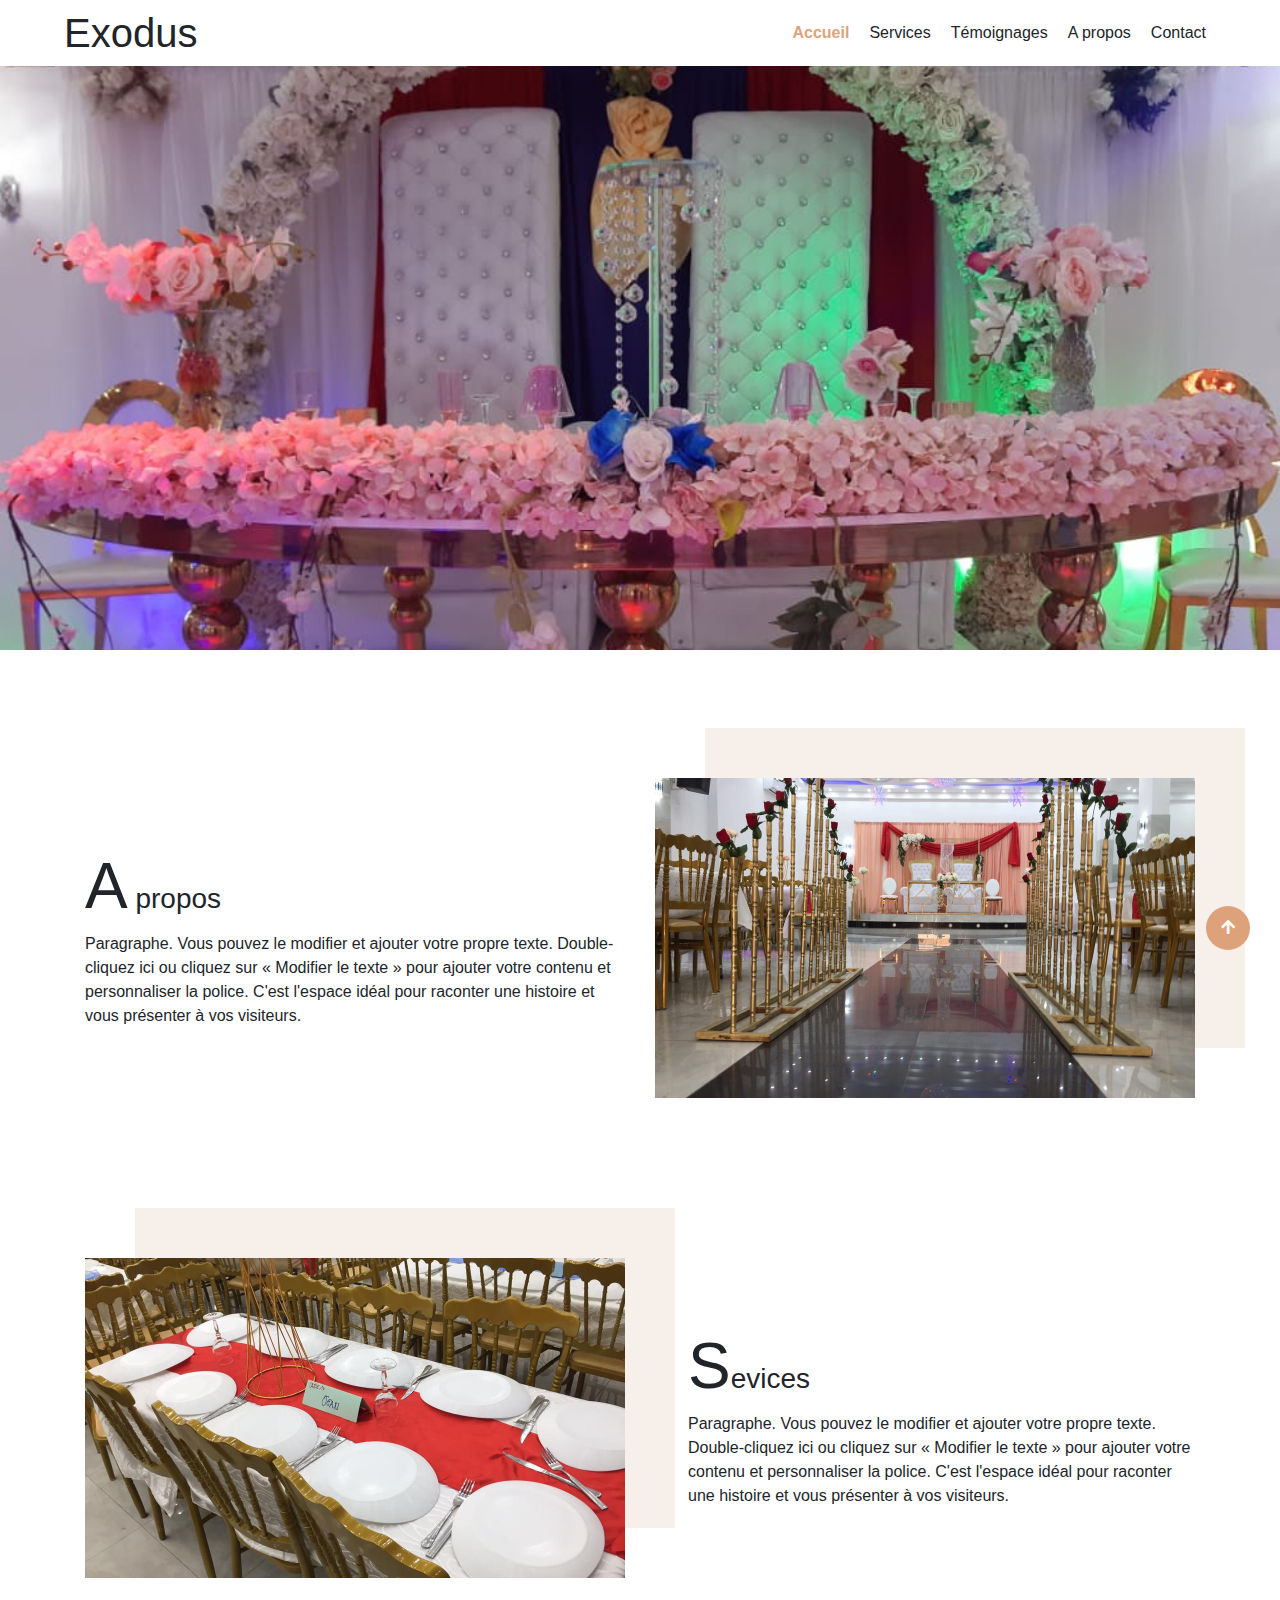
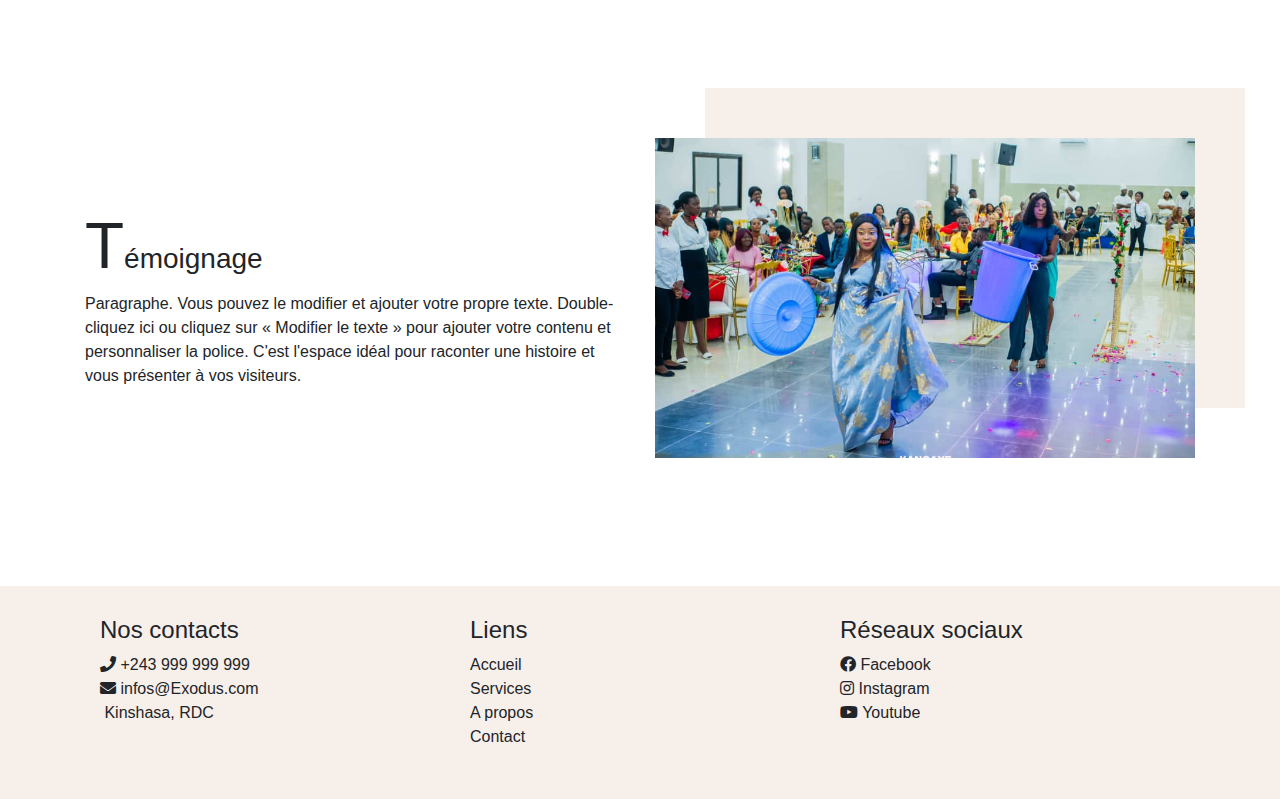
==== commit 23dc566c: "Functionnal back to top button" ====
--- a/index.html
+++ b/index.html
@@ -94,7 +94,7 @@
             </div>
         </div>
 
-        <div id="to-top">
+        <div id="back-to-top">
             <i class="fa fa-arrow-up"></i>
         </div>
 
--- a/static/css/style.css
+++ b/static/css/style.css
@@ -57,6 +57,7 @@
     object-fit: cover;
     -o-object-fit: cover;
     object-position: top;
+    -o-object-position: top;
 }
 
 .banner .text {
@@ -133,15 +134,21 @@
     margin-bottom: 20px;
 }
 
-#to-top {
+#back-to-top {
     position: fixed;
     right: 30px;
-    bottom: 30px;
+    bottom: -50px;
     background-color: #dea27a;
     border-radius: 50%;
     color: #fff;
     padding: 10px 15px;
     cursor: pointer;
+    transition: all 300ms;
+}
+
+#back-to-top.show-btn {
+    bottom: 30px;
+    transition: all 300ms;
 }
 
 @media all and (max-width: 992px) {
@@ -184,15 +191,14 @@
         padding: 15px 10px;
     }
 
-    .banner{
+    .banner .banner-images img {
         height: 500px;
     }
 
-    .banner .text {
-        margin-left: 3%;
-    }
-    
-    .banner .text h2 {
-        font-size: 3rem;
-    }
-}
+    .home-tab {
+        padding: 0rem 0px 2rem;
+    }
+    .services .table .detail {
+        min-width: 300px;
+    }
+}
